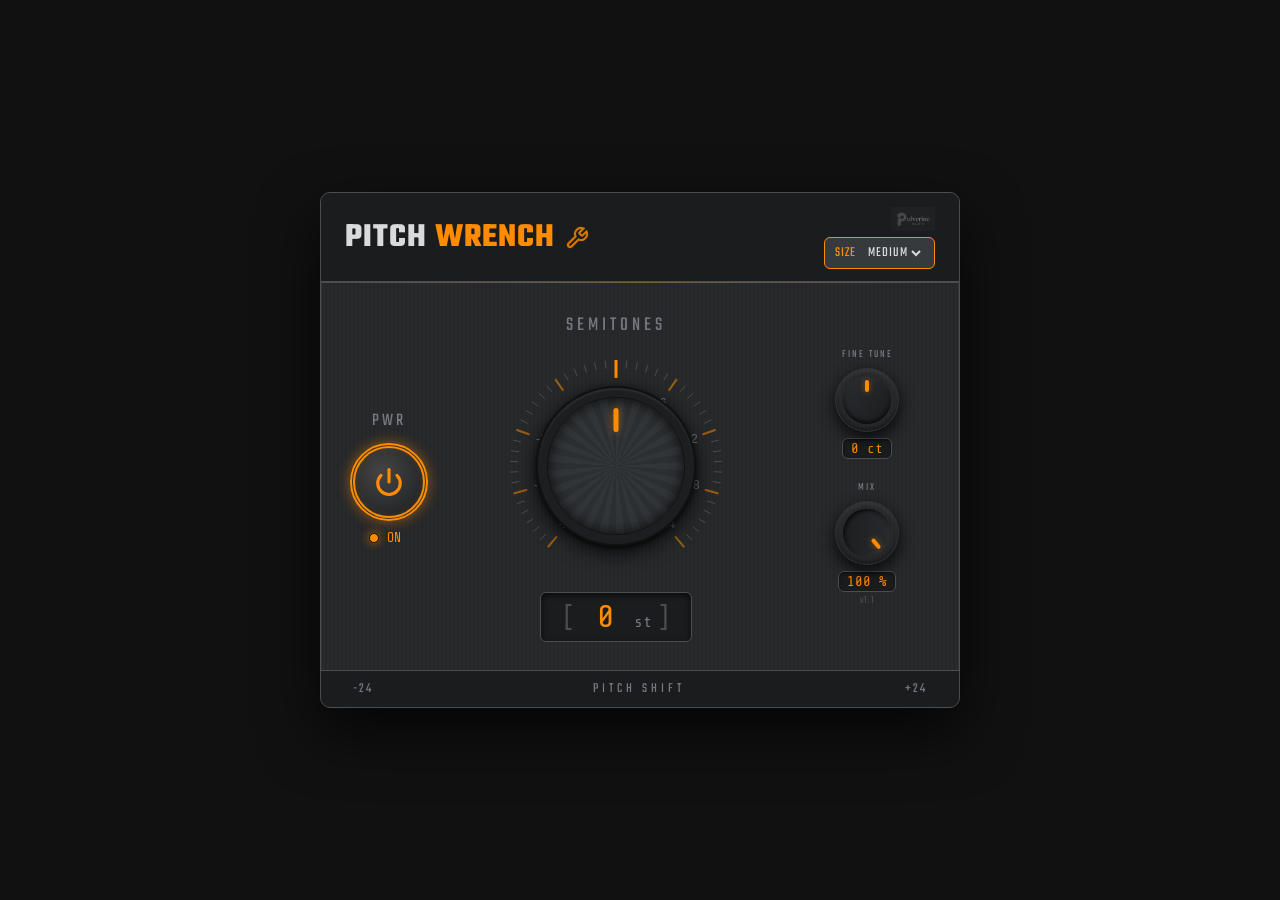
==== WebUI/index.html @ bbe84c3a "Initial commit of Pitch Wrench v1.1" ====
<!DOCTYPE html>
<html lang="en">
<head>
<meta charset="UTF-8">
<meta name="viewport" content="width=device-width, initial-scale=1.0">
<title>Pitch Wrench</title>
<link rel="stylesheet" href="style.css">
</head>
<body>
<div class="plugin-shell" id="plugin-shell">

  <!-- ── Header ──────────────────────────────────────────────────── -->
  <header class="header">
    <div class="logo">
      <span class="logo-pitch">PITCH</span>
      <span class="logo-wrench">WRENCH</span>
      <svg class="logo-icon" viewBox="0 0 24 24" fill="none"
           stroke="currentColor" stroke-width="2.2" stroke-linecap="round">
        <path d="M14.7 6.3a1 1 0 0 0 0 1.4l1.6 1.6a1 1 0 0 0 1.4 0l3.77-3.77
                 a6 6 0 0 1-7.94 7.94l-6.91 6.91a2.12 2.12 0 0 1-3-3l6.91-6.91
                 a6 6 0 0 1 7.94-7.94l-3.76 3.76z"/>
      </svg>
    </div>
    <div class="header-right">
      <img src="logo.png" alt="Pulverine Audio" class="company-logo">
      <div class="size-control">
        <label for="size-select" class="size-label">SIZE</label>
        <select id="size-select" class="size-select">
          <option value="0">SMALL</option>
          <option value="1" selected>MEDIUM</option>
          <option value="2">LARGE</option>
        </select>
      </div>
    </div>
  </header>

  <!-- ── Main panel ─────────────────────────────────────────────── -->
  <main class="main-panel">

    <!-- Power section -->
    <section class="power-section">
      <div class="power-label">PWR</div>
      <button class="power-btn active" id="power-btn" aria-label="Power">
        <span class="power-ring"></span>
        <svg class="power-icon" viewBox="0 0 24 24" fill="none"
             stroke="currentColor" stroke-width="2.5" stroke-linecap="round">
          <path d="M18.36 6.64a9 9 0 1 1-12.73 0"/>
          <line x1="12" y1="2" x2="12" y2="12"/>
        </svg>
      </button>
      <div class="led-container">
        <div class="led active" id="power-led"></div>
        <span class="led-label" id="power-text">ON</span>
      </div>
    </section>

    <!-- Knob section -->
    <section class="knob-section">
      <div class="knob-label">SEMITONES</div>

      <div class="knob-rig" id="knob-rig">
        <!-- Tick ring (generated by JS) -->
        <canvas class="tick-canvas" id="tick-canvas"></canvas>

        <!-- Outer ring (grip texture) -->
        <div class="knob-outer">
          <div class="knob-inner" id="knob-dial">
            <div class="knob-marker"></div>
          </div>
        </div>
      </div>

      <div class="value-display">
        <span class="val-bracket">[</span>
        <span class="val-number" id="val-number">0</span>
        <span class="val-unit">st</span>
        <span class="val-bracket">]</span>
      </div>
    </section>

    <!-- Right section: Fine-tune & Mix -->
    <section class="right-section">
      <div class="small-knobs-container">
        <!-- Fine-tune -->
        <div class="small-knob-group">
          <div class="small-knob-label">FINE TUNE</div>
          <div class="small-knob-rig" id="finetune-rig">
            <div class="small-knob-outer">
              <div class="small-knob-inner" id="finetune-dial">
                <div class="small-knob-marker"></div>
              </div>
            </div>
          </div>
          <div class="small-val-display" id="finetune-val">0 ct</div>
        </div>

        <!-- Mix -->
        <div class="small-knob-group">
          <div class="small-knob-label">MIX</div>
          <div class="small-knob-rig" id="mix-rig">
            <div class="small-knob-outer">
              <div class="small-knob-inner" id="mix-dial">
                <div class="small-knob-marker"></div>
              </div>
            </div>
          </div>
          <div class="small-val-display" id="mix-val">100 %</div>
        </div>
      </div>
      <div class="version-tag">v1.1</div>
    </section>

  </main>

  <!-- ── Footer strip ───────────────────────────────────────────── -->
  <footer class="footer">
    <div class="footer-range">-24</div>
    <div class="footer-center">PITCH SHIFT</div>
    <div class="footer-range">+24</div>
  </footer>

</div>

<script src="app.js"></script>
</body>
</html>
---- WebUI/style.css ----
/* ─────────────────────────────────────────────────────────────────────────────
   Pitch Wrench — style.css
   Design: Industrial Flat — Gunmetal + Caution Orange
   Pattern: Pulverine Audio (come PaperCUT)
   ───────────────────────────────────────────────────────────────────────────── */

@import url('https://fonts.googleapis.com/css2?family=Teko:wght@400;500;600;700&family=Share+Tech+Mono&display=swap');

/* ── Design Tokens ──────────────────────────────────────────────────────────── */
:root {
  --bg:              #252729;
  --bg-panel:        #2e3033;
  --bg-raised:       #363a3d;
  --bg-deep:         #1a1c1e;
  --border:          #4a4e52;
  --border-accent:   #ff8c00;

  --orange:          #ff8c00;
  --orange-dim:      rgba(255, 140, 0, 0.25);
  --orange-glow:     rgba(255, 140, 0, 0.5);

  --text:            #d8dadc;
  --text-dim:        #737880;
  --text-accent:     #ff8c00;

  --knob-bg:         #1c1e20;
  --knob-grip-a:     #323538;
  --knob-grip-b:     #2c2f32;
  --knob-center:     #282b2e;
  --knob-marker:     #ff8c00;

  --led-off:         #2a1800;
  --led-on:          #ff8c00;
  --led-glow:        rgba(255, 140, 0, 0.6);

  --radius:          10px;
  --radius-sm:       6px;
  --font-main:       'Teko', sans-serif;
  --font-mono:       'Share Tech Mono', monospace;
}

/* ── Reset ───────────────────────────────────────────────────────────────────── */
*, *::before, *::after { box-sizing: border-box; margin: 0; padding: 0; }
html, body {
  width: 100%; height: 100%;
  overflow: hidden;
  background: #111;
  display: flex; align-items: center; justify-content: center;
}

/* ── Plugin Shell ────────────────────────────────────────────────────────────── */
.plugin-shell {
  width: 640px;
  background: var(--bg);
  border: 1.5px solid var(--border);
  border-radius: var(--radius);
  overflow: hidden;
  display: flex;
  flex-direction: column;
  font-family: var(--font-main);
  color: var(--text);
  /* Texture metallo spazzolato via SVG pattern */
  background-image:
    repeating-linear-gradient(
      90deg,
      transparent,
      transparent 2px,
      rgba(255,255,255,0.012) 2px,
      rgba(255,255,255,0.012) 4px
    );
  box-shadow:
    0 0 0 1px rgba(255,255,255,0.06) inset,
    0 24px 60px rgba(0,0,0,0.7);
  user-select: none;
}

/* ── Header ──────────────────────────────────────────────────────────────────── */
.header {
  display: flex;
  align-items: center;
  justify-content: space-between;
  padding: 14px 24px 12px;
  background: var(--bg-deep);
  border-bottom: 2px solid var(--border);
  position: relative;
}
.header::after {
  content: '';
  position: absolute;
  bottom: -2px; left: 0; right: 0;
  height: 1px;
  background: linear-gradient(90deg, transparent, var(--orange-dim), transparent);
}

.logo {
  display: flex;
  align-items: center;
  gap: 8px;
  letter-spacing: 1px;
  line-height: 1;
}
.logo-pitch  { font-size: 34px; font-weight: 700; color: var(--text); }
.logo-wrench { font-size: 34px; font-weight: 700; color: var(--orange); }
.logo-icon   { width: 24px; height: 24px; color: var(--orange); opacity: 0.8; margin-left: 2px; }

.header-right {
  display: flex;
  flex-direction: column;
  align-items: flex-end;
  gap: 6px;
}
.company-logo {
  height: 24px;
  object-fit: contain;
  /* Il logo ha testo scuro su fondo chiaro, invertiamolo per il tema scuro */
  filter: invert(1) opacity(0.7);
  transition: opacity 0.2s;
}
.company-logo:hover {
  opacity: 1;
}
.size-control {
  display: flex;
  align-items: center;
  gap: 8px;
  background: var(--bg-raised);
  border: 1px solid var(--border-accent);
  border-radius: var(--radius-sm);
  padding: 4px 10px;
}
.size-label { font-size: 14px; color: var(--orange); letter-spacing: 1px; }
.size-select {
  background: transparent;
  border: none;
  color: var(--text);
  font-family: var(--font-main);
  font-size: 14px;
  letter-spacing: 1px;
  outline: none;
  cursor: pointer;
}
.size-select option { background: var(--bg-deep); }

/* ── Main Panel ──────────────────────────────────────────────────────────────── */
.main-panel {
  display: flex;
  align-items: center;
  justify-content: space-between;
  padding: 28px 32px;
  gap: 24px;
  flex: 1;
}

/* ── Power Section ───────────────────────────────────────────────────────────── */
.power-section {
  display: flex;
  flex-direction: column;
  align-items: center;
  gap: 12px;
  flex: 0 0 auto;
}
.power-label {
  font-size: 18px;
  letter-spacing: 3px;
  color: var(--text-dim);
}

.power-btn {
  position: relative;
  width: 72px; height: 72px;
  border-radius: 50%;
  border: 2px solid var(--border);
  background: radial-gradient(circle at 40% 35%, #444, #1a1c1e);
  cursor: pointer;
  display: flex; align-items: center; justify-content: center;
  transition: border-color 0.2s, box-shadow 0.2s;
  outline: none;
}
.power-ring {
  position: absolute;
  inset: -5px;
  border-radius: 50%;
  border: 2px solid transparent;
  transition: border-color 0.3s, box-shadow 0.3s;
}
.power-btn.active .power-ring {
  border-color: var(--orange);
  box-shadow: 0 0 14px var(--orange-glow), inset 0 0 8px var(--orange-dim);
}
.power-btn.active {
  border-color: var(--orange);
}
.power-icon {
  width: 30px; height: 30px;
  color: var(--text-dim);
  transition: color 0.2s;
  position: relative; z-index: 1;
}
.power-btn.active .power-icon { color: var(--orange); }
.power-btn:hover .power-icon  { color: var(--text); }

.led-container {
  display: flex;
  align-items: center;
  gap: 8px;
}
.led {
  width: 10px; height: 10px;
  border-radius: 50%;
  background: var(--led-off);
  border: 1px solid #111;
  transition: background 0.2s, box-shadow 0.2s;
}
.led.active {
  background: var(--led-on);
  box-shadow: 0 0 8px var(--led-glow), 0 0 16px var(--orange-dim);
}
.led-label {
  font-family: var(--font-mono);
  font-size: 13px;
  color: var(--text-dim);
  transition: color 0.2s;
  min-width: 22px;
}
.led.active ~ .led-label { color: var(--orange); }

/* ── Knob Section ─────────────────────────────────────────────────────────────── */
.knob-section {
  display: flex;
  flex-direction: column;
  align-items: center;
  gap: 16px;
  flex: 1;
}
.knob-label {
  font-size: 20px;
  letter-spacing: 4px;
  color: var(--text-dim);
}

.knob-rig {
  position: relative;
  width: 220px; height: 220px;
  display: flex; align-items: center; justify-content: center;
  cursor: grab;
}
.knob-rig:active { cursor: grabbing; }

.tick-canvas {
  position: absolute;
  inset: 0;
  width: 100%; height: 100%;
  pointer-events: none;
}

.knob-outer {
  width: 160px; height: 160px;
  border-radius: 50%;
  background: var(--knob-bg);
  border: 2px solid #111;
  box-shadow:
    0 6px 20px rgba(0,0,0,0.8),
    0 2px 4px rgba(0,0,0,0.6),
    inset 0 2px 2px rgba(255,255,255,0.07);
  display: flex; align-items: center; justify-content: center;
  position: relative;
  z-index: 2;
}

/* Zigrinatura: pattern a settori alternati */
.knob-inner {
  width: 138px; height: 138px;
  border-radius: 50%;
  background:
    repeating-conic-gradient(
      var(--knob-grip-a) 0deg 7.2deg,
      var(--knob-grip-b) 7.2deg 14.4deg
    );
  border: 1.5px solid #111;
  box-shadow: inset 0 0 14px rgba(0,0,0,0.8);
  display: flex; align-items: center; justify-content: center;
  position: relative;
  transition: transform 0.0s linear; /* aggiornato via JS */
}

.knob-center {
  position: absolute;
  width: 70px; height: 70px;
  border-radius: 50%;
  background: radial-gradient(circle at 40% 35%, #3a3d40, #1c1e20);
  box-shadow: 0 2px 6px rgba(0,0,0,0.6), inset 0 1px 2px rgba(255,255,255,0.06);
  pointer-events: none;
}

.knob-marker {
  position: absolute;
  top: 10px; left: 50%;
  transform: translateX(-50%);
  width: 5px; height: 24px;
  background: var(--orange);
  border-radius: 3px;
  box-shadow: 0 0 8px var(--orange-glow);
}

/* ── Value Display ─────────────────────────────────────────────────────────────── */
.value-display {
  font-family: var(--font-mono);
  font-size: 28px;
  background: var(--bg-deep);
  border: 1px solid var(--border);
  border-radius: var(--radius-sm);
  padding: 6px 20px;
  display: flex;
  align-items: baseline;
  gap: 4px;
  box-shadow: inset 0 2px 6px rgba(0,0,0,0.7);
  min-width: 140px;
  justify-content: center;
}
.val-bracket { color: var(--border); }
.val-number  { color: var(--orange); font-size: 32px; min-width: 50px; text-align: center; }
.val-unit    { color: var(--text-dim); font-size: 16px; }

/* ── Right Section (Fine-tune & Mix) ────────────────────────────────────────── */
.right-section {
  flex: 0 0 auto;
  width: 120px;
  display: flex;
  flex-direction: column;
  justify-content: space-between;
  align-items: center;
  padding: 10px 0;
}
.small-knobs-container {
  display: flex;
  flex-direction: column;
  gap: 20px;
  align-items: center;
}
.small-knob-group {
  display: flex;
  flex-direction: column;
  align-items: center;
  gap: 6px;
}
.small-knob-label {
  font-size: 11px;
  color: var(--text-dim);
  letter-spacing: 2px;
}
.small-knob-rig {
  position: relative;
  width: 64px;
  height: 64px;
  border-radius: 50%;
  box-shadow: 0 6px 16px rgba(0,0,0,0.8);
  cursor: grab;
}
.small-knob-rig:active { cursor: grabbing; }

.small-knob-outer {
  width: 100%;
  height: 100%;
  border-radius: 50%;
  background: var(--bg-grad);
  border: 1px solid rgba(255,255,255,0.05);
  box-shadow: inset 0 -2px 4px rgba(0,0,0,0.5), inset 0 2px 4px rgba(255,255,255,0.1);
  display: flex;
  align-items: center;
  justify-content: center;
}

.small-knob-inner {
  width: 48px;
  height: 48px;
  border-radius: 50%;
  background: linear-gradient(135deg, #2a2c30 0%, #1a1c1e 100%);
  position: relative;
  box-shadow: inset 0 2px 4px rgba(255,255,255,0.05), inset 0 -2px 4px rgba(0,0,0,0.8);
  /* The rotation will be applied here */
  transform: rotate(-140deg);
}

.small-knob-marker {
  position: absolute;
  top: 4px;
  left: 50%;
  transform: translateX(-50%);
  width: 4px;
  height: 12px;
  background: var(--orange);
  border-radius: 2px;
  box-shadow: 0 0 6px var(--orange-glow);
}

.small-val-display {
  font-family: var(--font-mono);
  font-size: 14px;
  color: var(--orange);
  background: var(--bg-deep);
  border: 1px solid var(--border);
  border-radius: var(--radius-sm);
  padding: 2px 8px;
  box-shadow: inset 0 1px 3px rgba(0,0,0,0.6);
  min-width: 50px;
  text-align: center;
}

.version-tag {
  font-size: 11px;
  letter-spacing: 1px;
  color: var(--text-dim);
  opacity: 0.4;
}

/* ── Footer ───────────────────────────────────────────────────────────────────── */
.footer {
  display: flex;
  justify-content: space-between;
  align-items: center;
  padding: 8px 32px;
  background: var(--bg-deep);
  border-top: 1px solid var(--border);
  font-size: 14px;
  letter-spacing: 2px;
}
.footer-range  { color: var(--text-dim); }
.footer-center { color: var(--text-dim); letter-spacing: 4px; }
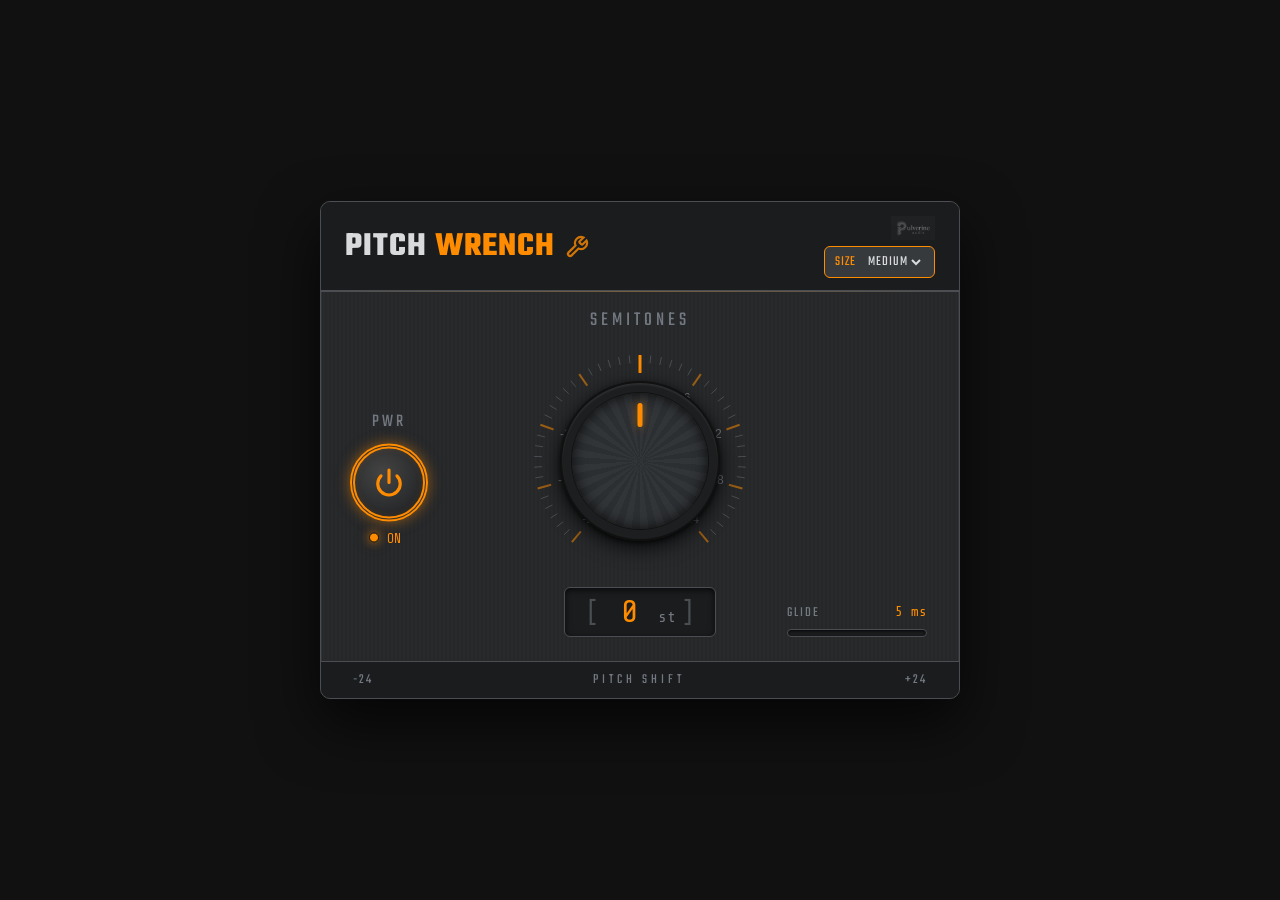
==== commit 222afbc7: "UI: Update PluginEditor to use Glide" ====
--- a/WebUI/index.html
+++ b/WebUI/index.html
@@ -37,7 +37,7 @@
   <!-- ── Main panel ─────────────────────────────────────────────── -->
   <main class="main-panel">
 
-    <!-- Power section -->
+    <!-- Power section (absolute to keep symmetry) -->
     <section class="power-section">
       <div class="power-label">PWR</div>
       <button class="power-btn active" id="power-btn" aria-label="Power">
@@ -54,8 +54,8 @@
       </div>
     </section>
 
-    <!-- Knob section -->
-    <section class="knob-section">
+    <!-- Main control section -->
+    <section class="center-section">
       <div class="knob-label">SEMITONES</div>
 
       <div class="knob-rig" id="knob-rig">
@@ -78,36 +78,16 @@
       </div>
     </section>
 
-    <!-- Right section: Fine-tune & Mix -->
-    <section class="right-section">
-      <div class="small-knobs-container">
-        <!-- Fine-tune -->
-        <div class="small-knob-group">
-          <div class="small-knob-label">FINE TUNE</div>
-          <div class="small-knob-rig" id="finetune-rig">
-            <div class="small-knob-outer">
-              <div class="small-knob-inner" id="finetune-dial">
-                <div class="small-knob-marker"></div>
-              </div>
-            </div>
-          </div>
-          <div class="small-val-display" id="finetune-val">0 ct</div>
-        </div>
-
-        <!-- Mix -->
-        <div class="small-knob-group">
-          <div class="small-knob-label">MIX</div>
-          <div class="small-knob-rig" id="mix-rig">
-            <div class="small-knob-outer">
-              <div class="small-knob-inner" id="mix-dial">
-                <div class="small-knob-marker"></div>
-              </div>
-            </div>
-          </div>
-          <div class="small-val-display" id="mix-val">100 %</div>
-        </div>
+    <!-- Glide slider section below the main knob -->
+    <section class="glide-section">
+      <div class="glide-header">
+        <span class="glide-label">GLIDE</span>
+        <span class="glide-val" id="glide-val">5 ms</span>
       </div>
-      <div class="version-tag">v1.1</div>
+      <div class="glide-track-wrapper">
+        <input type="range" id="glide-slider" class="glide-slider" min="0" max="1000" value="0">
+        <div class="glide-track-fill" id="glide-fill"></div>
+      </div>
     </section>
 
   </main>
--- a/WebUI/style.css
+++ b/WebUI/style.css
@@ -144,20 +144,24 @@
 /* ── Main Panel ──────────────────────────────────────────────────────────────── */
 .main-panel {
   display: flex;
-  align-items: center;
-  justify-content: space-between;
-  padding: 28px 32px;
-  gap: 24px;
+  flex-direction: column;
+  align-items: center;
+  justify-content: center;
+  padding: 24px;
+  position: relative;
   flex: 1;
 }
 
 /* ── Power Section ───────────────────────────────────────────────────────────── */
 .power-section {
+  position: absolute;
+  left: 32px;
+  top: 50%;
+  transform: translateY(-50%);
   display: flex;
   flex-direction: column;
   align-items: center;
   gap: 12px;
-  flex: 0 0 auto;
 }
 .power-label {
   font-size: 18px;
@@ -224,13 +228,13 @@
 }
 .led.active ~ .led-label { color: var(--orange); }
 
-/* ── Knob Section ─────────────────────────────────────────────────────────────── */
-.knob-section {
+/* ── Main Control Section ─────────────────────────────────────────────────────── */
+.center-section {
   display: flex;
   flex-direction: column;
   align-items: center;
   gap: 16px;
-  flex: 1;
+  margin-top: -10px;
 }
 .knob-label {
   font-size: 20px;
@@ -321,96 +325,58 @@
 .val-number  { color: var(--orange); font-size: 32px; min-width: 50px; text-align: center; }
 .val-unit    { color: var(--text-dim); font-size: 16px; }
 
-/* ── Right Section (Fine-tune & Mix) ────────────────────────────────────────── */
-.right-section {
-  flex: 0 0 auto;
-  width: 120px;
-  display: flex;
-  flex-direction: column;
+/* ── Glide Slider ────────────────────────────────────────────────────────────── */
+.glide-section {
+  position: absolute;
+  bottom: 24px;
+  right: 32px;
+  width: 140px;
+  display: flex;
+  flex-direction: column;
+  gap: 6px;
+}
+.glide-header {
+  display: flex;
   justify-content: space-between;
-  align-items: center;
-  padding: 10px 0;
-}
-.small-knobs-container {
-  display: flex;
-  flex-direction: column;
-  gap: 20px;
-  align-items: center;
-}
-.small-knob-group {
-  display: flex;
-  flex-direction: column;
-  align-items: center;
-  gap: 6px;
-}
-.small-knob-label {
-  font-size: 11px;
-  color: var(--text-dim);
+  align-items: baseline;
+}
+.glide-label {
+  font-size: 14px;
   letter-spacing: 2px;
-}
-.small-knob-rig {
-  position: relative;
-  width: 64px;
-  height: 64px;
-  border-radius: 50%;
-  box-shadow: 0 6px 16px rgba(0,0,0,0.8);
-  cursor: grab;
-}
-.small-knob-rig:active { cursor: grabbing; }
-
-.small-knob-outer {
-  width: 100%;
-  height: 100%;
-  border-radius: 50%;
-  background: var(--bg-grad);
-  border: 1px solid rgba(255,255,255,0.05);
-  box-shadow: inset 0 -2px 4px rgba(0,0,0,0.5), inset 0 2px 4px rgba(255,255,255,0.1);
-  display: flex;
-  align-items: center;
-  justify-content: center;
-}
-
-.small-knob-inner {
-  width: 48px;
-  height: 48px;
-  border-radius: 50%;
-  background: linear-gradient(135deg, #2a2c30 0%, #1a1c1e 100%);
-  position: relative;
-  box-shadow: inset 0 2px 4px rgba(255,255,255,0.05), inset 0 -2px 4px rgba(0,0,0,0.8);
-  /* The rotation will be applied here */
-  transform: rotate(-140deg);
-}
-
-.small-knob-marker {
-  position: absolute;
-  top: 4px;
-  left: 50%;
-  transform: translateX(-50%);
-  width: 4px;
-  height: 12px;
-  background: var(--orange);
-  border-radius: 2px;
-  box-shadow: 0 0 6px var(--orange-glow);
-}
-
-.small-val-display {
+  color: var(--text-dim);
+}
+.glide-val {
   font-family: var(--font-mono);
   font-size: 14px;
   color: var(--orange);
+}
+
+.glide-track-wrapper {
+  position: relative;
+  width: 100%;
+  height: 8px;
   background: var(--bg-deep);
   border: 1px solid var(--border);
-  border-radius: var(--radius-sm);
-  padding: 2px 8px;
-  box-shadow: inset 0 1px 3px rgba(0,0,0,0.6);
-  min-width: 50px;
-  text-align: center;
-}
-
-.version-tag {
-  font-size: 11px;
-  letter-spacing: 1px;
-  color: var(--text-dim);
-  opacity: 0.4;
+  border-radius: 4px;
+  box-shadow: inset 0 1px 3px rgba(0,0,0,0.8);
+}
+
+.glide-track-fill {
+  position: absolute;
+  top: 0; left: 0; bottom: 0;
+  background: var(--orange);
+  border-radius: 3px;
+  width: 0%;
+  box-shadow: 0 0 6px var(--orange-glow);
+  pointer-events: none;
+}
+
+.glide-slider {
+  position: absolute;
+  inset: -6px -6px; /* Aumenta l'area di tap */
+  width: calc(100% + 12px);
+  opacity: 0;
+  cursor: pointer;
 }
 
 /* ── Footer ───────────────────────────────────────────────────────────────────── */
